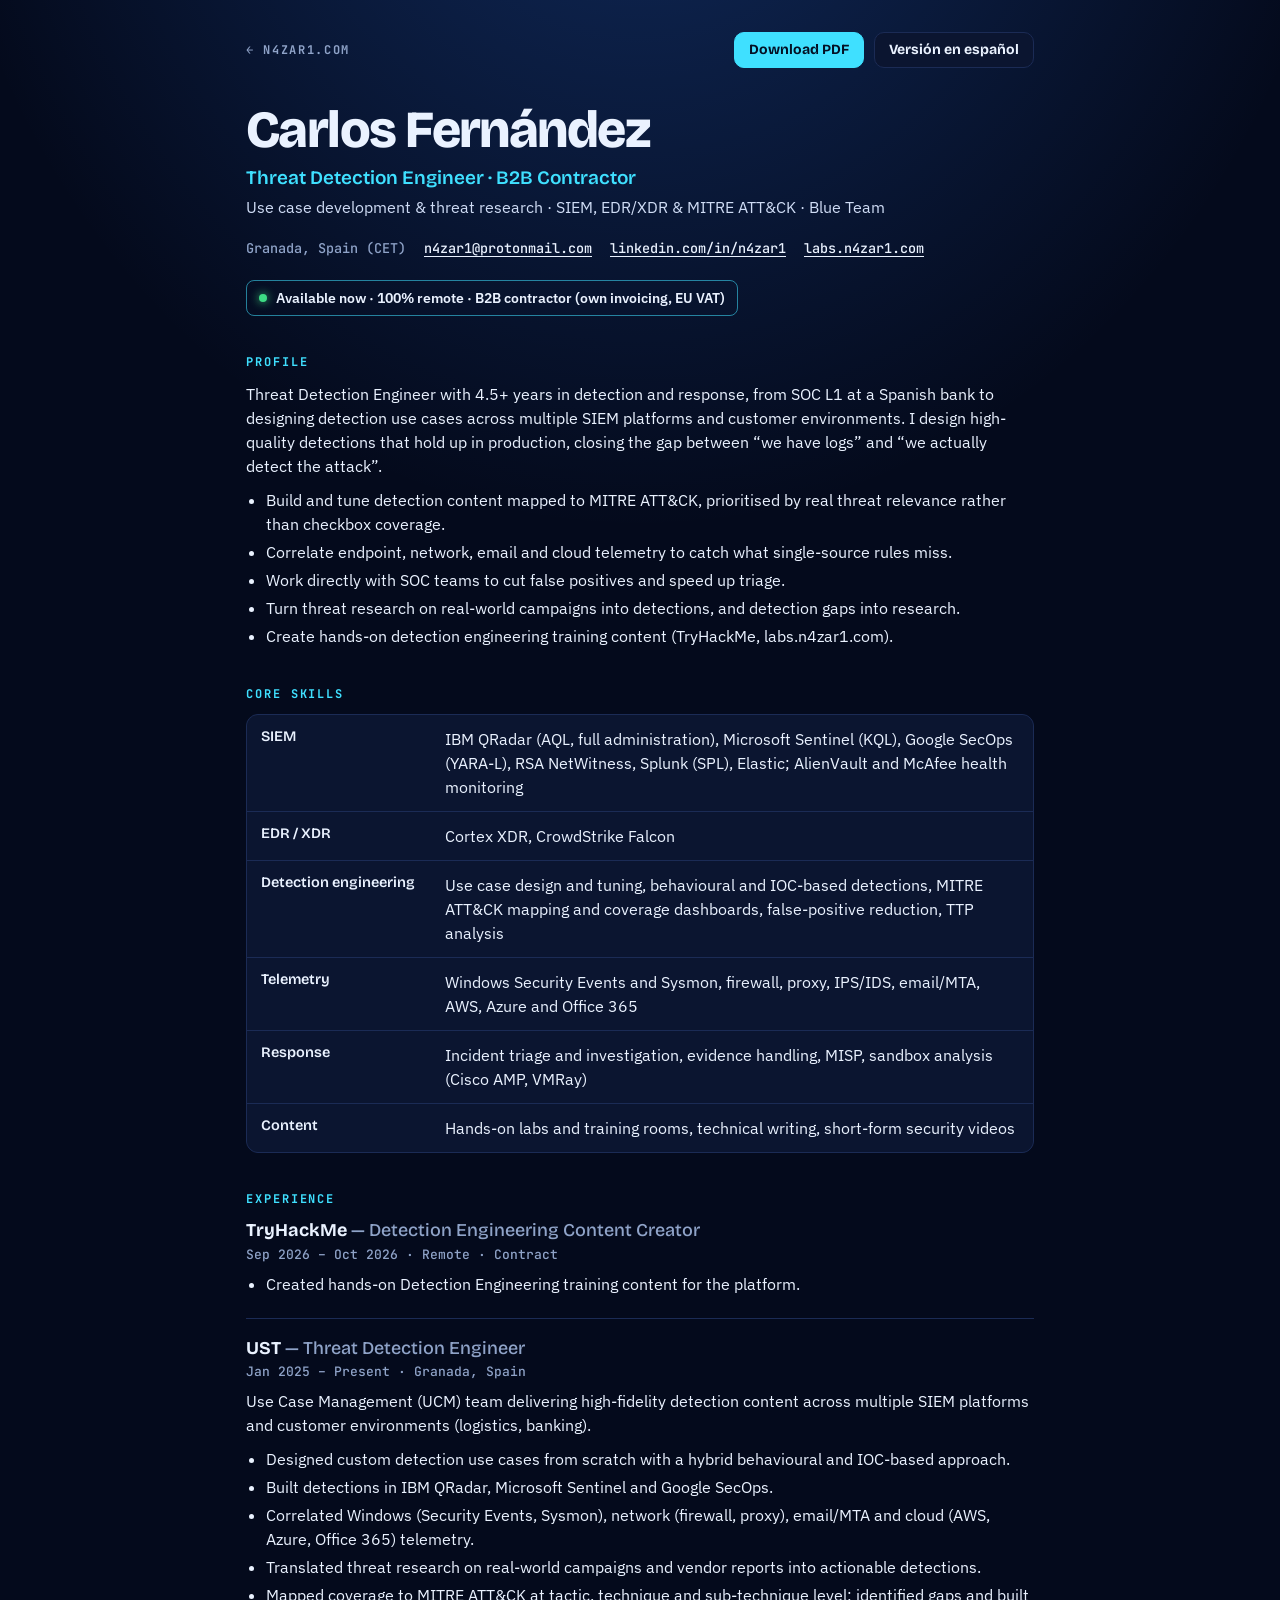
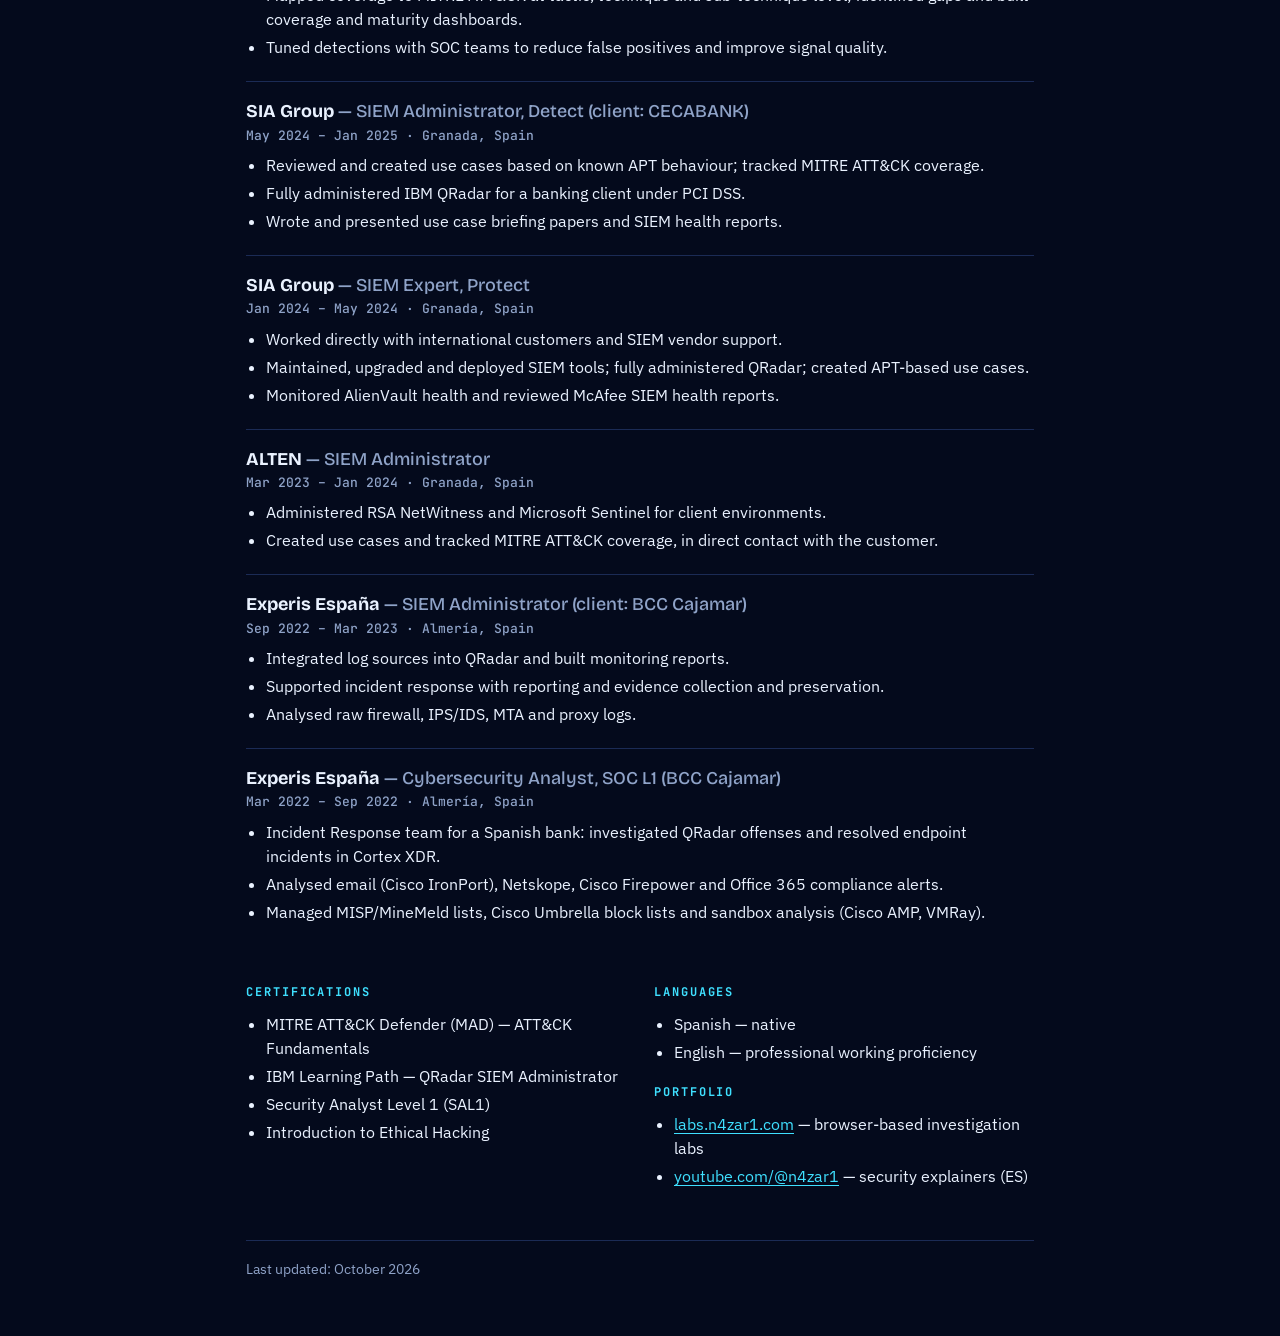
==== cv/index.html @ c74fd04c "Add bilingual CV page (EN/ES) with PDFs" ====
<!doctype html>
<html lang="en">
<head>
<meta charset="utf-8">
<meta name="viewport" content="width=device-width, initial-scale=1">
<title>Carlos Fernández · CV</title>
<meta name="description" content="Carlos Fernández, Threat Detection Engineer and B2B contractor: detection use cases across SIEM and EDR/XDR, mapped to MITRE ATT&CK. 100% remote.">
<meta property="og:title" content="Carlos Fernández · Threat Detection Engineer">
<meta property="og:description" content="Detection engineering across SIEM and EDR/XDR, mapped to MITRE ATT&CK. B2B contractor, 100% remote.">
<meta property="og:image" content="https://n4zar1.com/assets/avatar.jpg">
<meta name="theme-color" content="#040a1c">
<link rel="icon" type="image/png" href="../assets/favicon.png">
<link rel="alternate" hreflang="es" href="https://n4zar1.com/cv/es.html">
<link rel="preconnect" href="https://fonts.googleapis.com">
<link rel="preconnect" href="https://fonts.gstatic.com" crossorigin>
<link rel="stylesheet" href="https://fonts.googleapis.com/css2?family=Bricolage+Grotesque:opsz,wght@12..96,500;12..96,800&family=IBM+Plex+Sans:wght@400;500;600&family=JetBrains+Mono:wght@500;700&display=swap">
<link rel="stylesheet" href="cv.css">
</head>
<body>
<main class="wrap">
  <nav class="bar">
    <a class="home" href="../">← N4ZAR1.COM</a>
    <div class="acts">
      <a class="btn main" data-goatcounter-click="cv-pdf-en" href="Carlos_Fernandez_CV_EN.pdf" download>Download PDF</a>
      <a class="btn" href="es.html" hreflang="es" lang="es">Versión en español</a>
    </div>
  </nav>

  <header>
    <h1>Carlos Fernández</h1>
    <p class="role">Threat Detection Engineer · B2B Contractor</p>
    <p class="sub">Use case development &amp; threat research · SIEM, EDR/XDR &amp; MITRE ATT&amp;CK · Blue Team</p>
    <ul class="meta">
      <li>Granada, Spain (CET)</li>
      <li><a href="mailto:n4zar1@protonmail.com">n4zar1@protonmail.com</a></li>
      <li><a href="https://www.linkedin.com/in/n4zar1">linkedin.com/in/n4zar1</a></li>
      <li><a href="https://labs.n4zar1.com">labs.n4zar1.com</a></li>
    </ul>
    <div class="avail"><i></i>Available now · 100% remote · B2B contractor (own invoicing, EU VAT)</div>
  </header>

  <section>
    <h2>Profile</h2>
    <p>Threat Detection Engineer with 4.5+ years in detection and response, from SOC L1 at a Spanish bank to designing detection use cases across multiple SIEM platforms and customer environments. I design high-quality detections that hold up in production, closing the gap between “we have logs” and “we actually detect the attack”.</p>
    <ul>
      <li>Build and tune detection content mapped to MITRE ATT&amp;CK, prioritised by real threat relevance rather than checkbox coverage.</li>
      <li>Correlate endpoint, network, email and cloud telemetry to catch what single-source rules miss.</li>
      <li>Work directly with SOC teams to cut false positives and speed up triage.</li>
      <li>Turn threat research on real-world campaigns into detections, and detection gaps into research.</li>
      <li>Create hands-on detection engineering training content (TryHackMe, labs.n4zar1.com).</li>
    </ul>
  </section>

  <section>
    <h2>Core skills</h2>
    <div class="skills">
      <div><b>SIEM</b><span>IBM QRadar (AQL, full administration), Microsoft Sentinel (KQL), Google SecOps (YARA-L), RSA NetWitness, Splunk (SPL), Elastic; AlienVault and McAfee health monitoring</span></div>
      <div><b>EDR / XDR</b><span>Cortex XDR, CrowdStrike Falcon</span></div>
      <div><b>Detection engineering</b><span>Use case design and tuning, behavioural and IOC-based detections, MITRE ATT&amp;CK mapping and coverage dashboards, false-positive reduction, TTP analysis</span></div>
      <div><b>Telemetry</b><span>Windows Security Events and Sysmon, firewall, proxy, IPS/IDS, email/MTA, AWS, Azure and Office 365</span></div>
      <div><b>Response</b><span>Incident triage and investigation, evidence handling, MISP, sandbox analysis (Cisco AMP, VMRay)</span></div>
      <div><b>Content</b><span>Hands-on labs and training rooms, technical writing, short-form security videos</span></div>
    </div>
  </section>

  <section>
    <h2>Experience</h2>
    <div class="job">
      <h3>TryHackMe <span>— Detection Engineering Content Creator</span></h3>
      <p class="when">Sep 2026 – Oct 2026 · Remote · Contract</p>
      <ul><li>Created hands-on Detection Engineering training content for the platform.</li></ul>
    </div>
    <div class="job">
      <h3>UST <span>— Threat Detection Engineer</span></h3>
      <p class="when">Jan 2025 – Present · Granada, Spain</p>
      <p>Use Case Management (UCM) team delivering high-fidelity detection content across multiple SIEM platforms and customer environments (logistics, banking).</p>
      <ul>
        <li>Designed custom detection use cases from scratch with a hybrid behavioural and IOC-based approach.</li>
        <li>Built detections in IBM QRadar, Microsoft Sentinel and Google SecOps.</li>
        <li>Correlated Windows (Security Events, Sysmon), network (firewall, proxy), email/MTA and cloud (AWS, Azure, Office 365) telemetry.</li>
        <li>Translated threat research on real-world campaigns and vendor reports into actionable detections.</li>
        <li>Mapped coverage to MITRE ATT&amp;CK at tactic, technique and sub-technique level; identified gaps and built coverage and maturity dashboards.</li>
        <li>Tuned detections with SOC teams to reduce false positives and improve signal quality.</li>
      </ul>
    </div>
    <div class="job">
      <h3>SIA Group <span>— SIEM Administrator, Detect (client: CECABANK)</span></h3>
      <p class="when">May 2024 – Jan 2025 · Granada, Spain</p>
      <ul>
        <li>Reviewed and created use cases based on known APT behaviour; tracked MITRE ATT&amp;CK coverage.</li>
        <li>Fully administered IBM QRadar for a banking client under PCI DSS.</li>
        <li>Wrote and presented use case briefing papers and SIEM health reports.</li>
      </ul>
    </div>
    <div class="job">
      <h3>SIA Group <span>— SIEM Expert, Protect</span></h3>
      <p class="when">Jan 2024 – May 2024 · Granada, Spain</p>
      <ul>
        <li>Worked directly with international customers and SIEM vendor support.</li>
        <li>Maintained, upgraded and deployed SIEM tools; fully administered QRadar; created APT-based use cases.</li>
        <li>Monitored AlienVault health and reviewed McAfee SIEM health reports.</li>
      </ul>
    </div>
    <div class="job">
      <h3>ALTEN <span>— SIEM Administrator</span></h3>
      <p class="when">Mar 2023 – Jan 2024 · Granada, Spain</p>
      <ul>
        <li>Administered RSA NetWitness and Microsoft Sentinel for client environments.</li>
        <li>Created use cases and tracked MITRE ATT&amp;CK coverage, in direct contact with the customer.</li>
      </ul>
    </div>
    <div class="job">
      <h3>Experis España <span>— SIEM Administrator (client: BCC Cajamar)</span></h3>
      <p class="when">Sep 2022 – Mar 2023 · Almería, Spain</p>
      <ul>
        <li>Integrated log sources into QRadar and built monitoring reports.</li>
        <li>Supported incident response with reporting and evidence collection and preservation.</li>
        <li>Analysed raw firewall, IPS/IDS, MTA and proxy logs.</li>
      </ul>
    </div>
    <div class="job">
      <h3>Experis España <span>— Cybersecurity Analyst, SOC L1 (BCC Cajamar)</span></h3>
      <p class="when">Mar 2022 – Sep 2022 · Almería, Spain</p>
      <ul>
        <li>Incident Response team for a Spanish bank: investigated QRadar offenses and resolved endpoint incidents in Cortex XDR.</li>
        <li>Analysed email (Cisco IronPort), Netskope, Cisco Firepower and Office 365 compliance alerts.</li>
        <li>Managed MISP/MineMeld lists, Cisco Umbrella block lists and sandbox analysis (Cisco AMP, VMRay).</li>
      </ul>
    </div>
  </section>

  <div class="two">
    <section>
      <h2>Certifications</h2>
      <ul>
        <li>MITRE ATT&amp;CK Defender (MAD) — ATT&amp;CK Fundamentals</li>
        <li>IBM Learning Path — QRadar SIEM Administrator</li>
        <li>Security Analyst Level 1 (SAL1)</li>
        <li>Introduction to Ethical Hacking</li>
      </ul>
    </section>
    <section>
      <h2>Languages</h2>
      <ul>
        <li>Spanish — native</li>
        <li>English — professional working proficiency</li>
      </ul>
      <h2 style="margin-top:22px">Portfolio</h2>
      <ul>
        <li><a href="https://labs.n4zar1.com">labs.n4zar1.com</a> — browser-based investigation labs</li>
        <li><a href="https://www.youtube.com/@n4zar1">youtube.com/@n4zar1</a> — security explainers (ES)</li>
      </ul>
    </section>
  </div>

  <footer>Last updated: October 2026</footer>
</main>
<script data-goatcounter="https://n4zar1.goatcounter.com/count" async src="https://gc.zgo.at/count.js"></script>
</body>
</html>
---- cv/cv.css ----
:root{
  color-scheme: dark;
  /* same brand tokens as the home page */
  --ink:#040a1c; --panel:#0b1530; --panel2:#0f1c3d; --line:#1b2b55;
  --fg:#eaf2ff; --muted:#8fa3c8; --blue:#2f7dff; --cyan:#3fe0ff;
  --display:"Bricolage Grotesque","Segoe UI",system-ui,sans-serif;
  --body:"IBM Plex Sans","Segoe UI",system-ui,sans-serif;
  --mono:"JetBrains Mono",Consolas,monospace;
}
*{box-sizing:border-box}
html,body{margin:0}
body{background:var(--ink);color:var(--fg);font:400 15.5px/1.55 var(--body);
  background-image:radial-gradient(ellipse 80% 40% at 50% -10%,rgba(47,125,255,.3),transparent 70%)}
a{color:var(--cyan);text-underline-offset:3px}
a:focus-visible{outline:2px solid var(--cyan);outline-offset:3px}
.wrap{max-width:820px;margin:0 auto;padding:32px 16px 56px}

.bar{display:flex;flex-wrap:wrap;gap:10px;align-items:center;justify-content:space-between;margin-bottom:36px}
.bar .home{font:700 12px/1 var(--mono);letter-spacing:.14em;color:var(--muted);text-decoration:none}
.bar .acts{display:flex;flex-wrap:wrap;gap:10px}
.btn{display:inline-flex;align-items:center;gap:8px;padding:10px 14px;border-radius:10px;font:700 14px/1 var(--display);text-decoration:none;border:1.5px solid var(--line);color:var(--fg);background:var(--panel)}
.btn:hover{border-color:var(--blue)}
.btn.main{background:var(--cyan);border-color:var(--cyan);color:#031024}

header h1{margin:0;font:800 clamp(36px,7vw,52px)/1 var(--display);letter-spacing:-.03em}
header .role{margin:10px 0 0;font:600 19px/1.3 var(--display);color:var(--cyan)}
header .sub{margin:4px 0 0;color:#cfdcf5}
.meta{display:flex;flex-wrap:wrap;gap:6px 18px;margin:16px 0 0;padding:0;list-style:none;font:500 13.5px/1.4 var(--mono);color:var(--muted)}
.meta a{color:var(--fg)}
.avail{display:inline-flex;align-items:center;gap:9px;margin-top:18px;padding:8px 12px;border-radius:8px;border:1.5px solid rgba(63,224,255,.55);font:600 14px/1.3 var(--body)}
.avail i{width:8px;height:8px;border-radius:50%;background:#3ddc84;box-shadow:0 0 10px #3ddc84;flex:0 0 auto}

section{margin-top:40px}
h2{margin:0 0 14px;font:700 12px/1 var(--mono);letter-spacing:.16em;text-transform:uppercase;color:var(--cyan)}
p{margin:0 0 10px}
ul{margin:0;padding-left:20px}
li{margin:4px 0}

.skills{display:grid;gap:1px;background:var(--line);border:1px solid var(--line);border-radius:12px;overflow:hidden}
.skills div{display:grid;grid-template-columns:170px 1fr;gap:14px;padding:12px 14px;background:var(--panel)}
.skills b{font:600 14.5px/1.4 var(--display)}
@media (max-width:560px){.skills div{grid-template-columns:1fr;gap:2px}}

.job{padding:18px 0;border-top:1px solid var(--line)}
.job:first-of-type{border-top:0;padding-top:0}
.job h3{margin:0;font:700 18px/1.3 var(--display)}
.job h3 span{color:var(--muted);font-weight:500}
.job .when{margin:3px 0 8px;font:500 13px/1.4 var(--mono);color:var(--muted)}

.two{display:grid;grid-template-columns:1fr 1fr;gap:28px}
@media (max-width:640px){.two{grid-template-columns:1fr}}

footer{margin-top:48px;padding-top:18px;border-top:1px solid var(--line);color:var(--muted);font-size:13.5px}

@media print{
  :root{color-scheme:light}
  @page{size:A4;margin:14mm 14mm 16mm}
  body{background:#fff;color:#111;font-size:10.5pt;line-height:1.45}
  .wrap{max-width:none;padding:0}
  .bar,footer{display:none}
  a{color:#0a4fd6}
  header .role,h2{color:#0a4fd6}
  header .sub,.meta,.job .when,.job h3 span{color:#444}
  .meta a{color:#111}
  .avail{border-color:#0a4fd6}
  section{margin-top:20px}
  .skills{display:block;background:#fff;border-color:#ccd}
  .skills div{background:#fff;padding:6px 10px;border-top:1px solid #ccd;break-inside:avoid}
  .skills div:first-child{border-top:0}
  .job{padding:10px 0;border-color:#dde;break-inside:avoid}
  .job:first-of-type{padding-top:0}
}
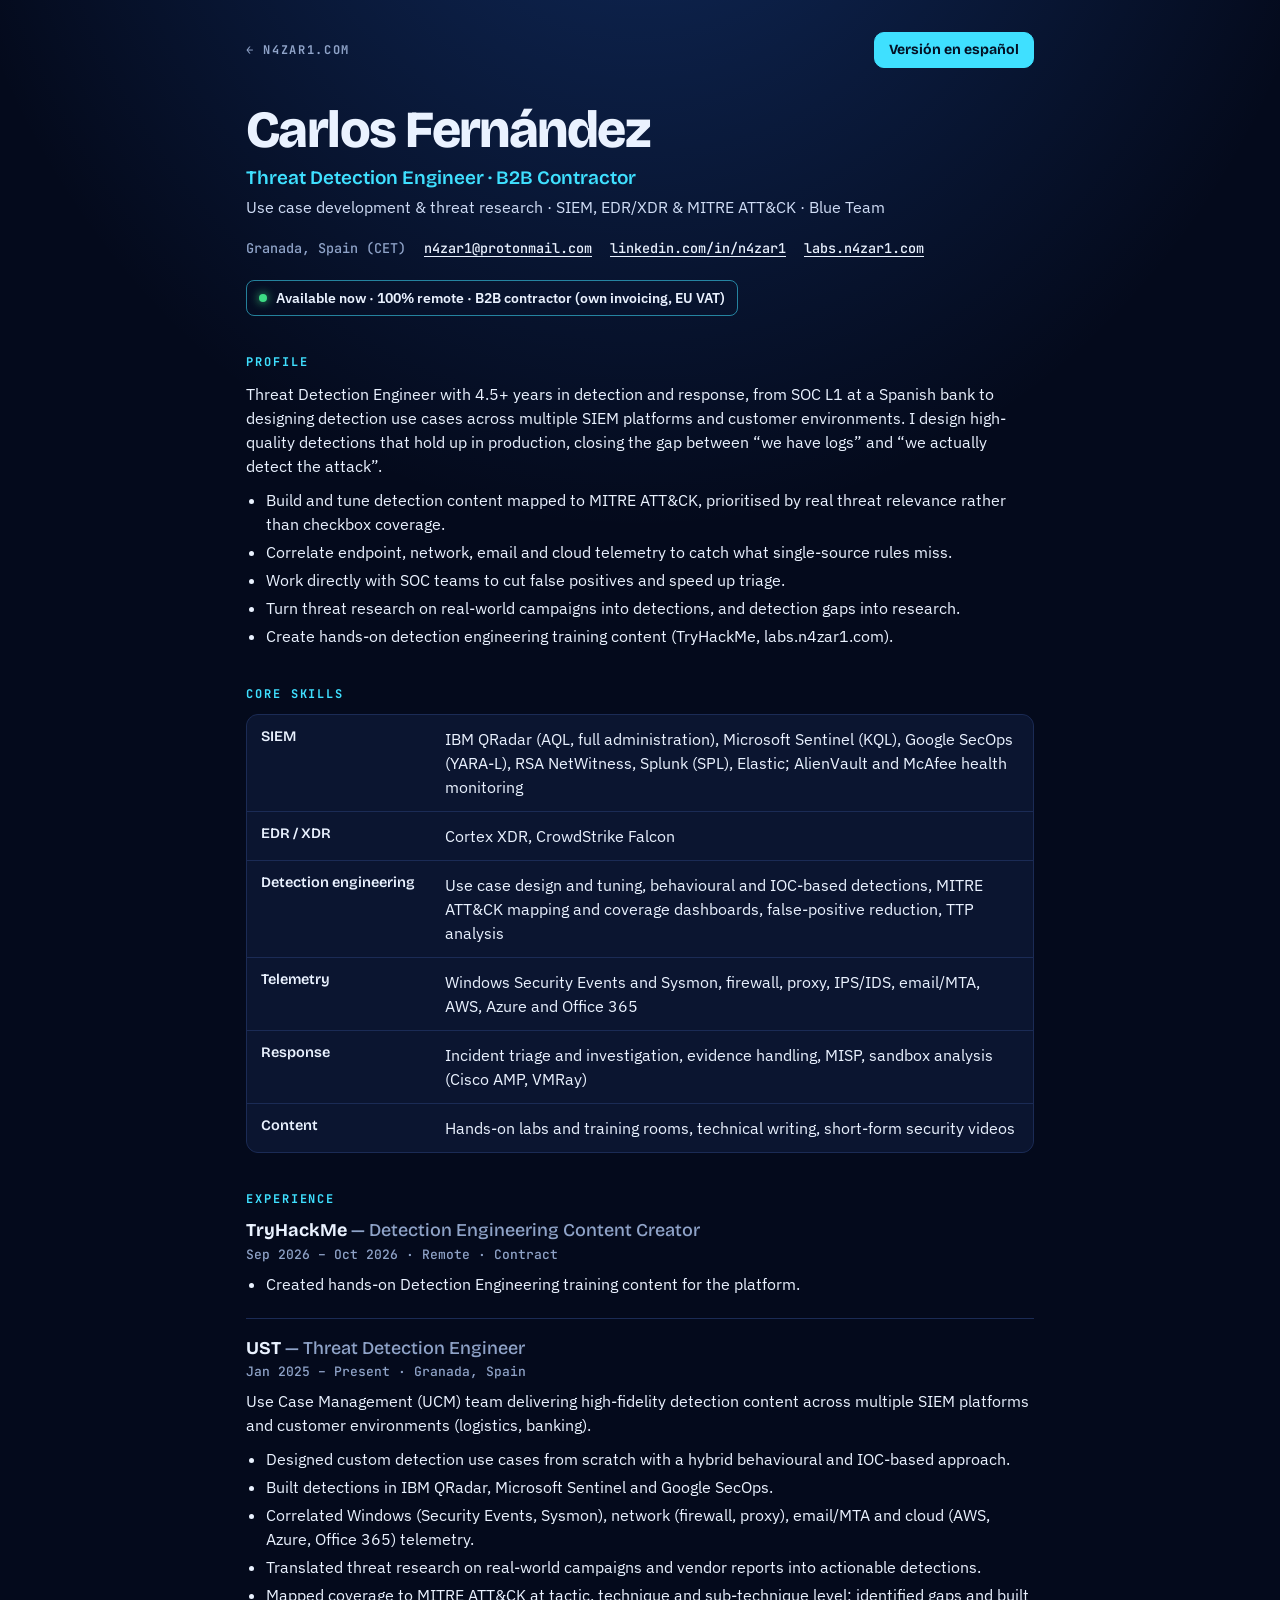
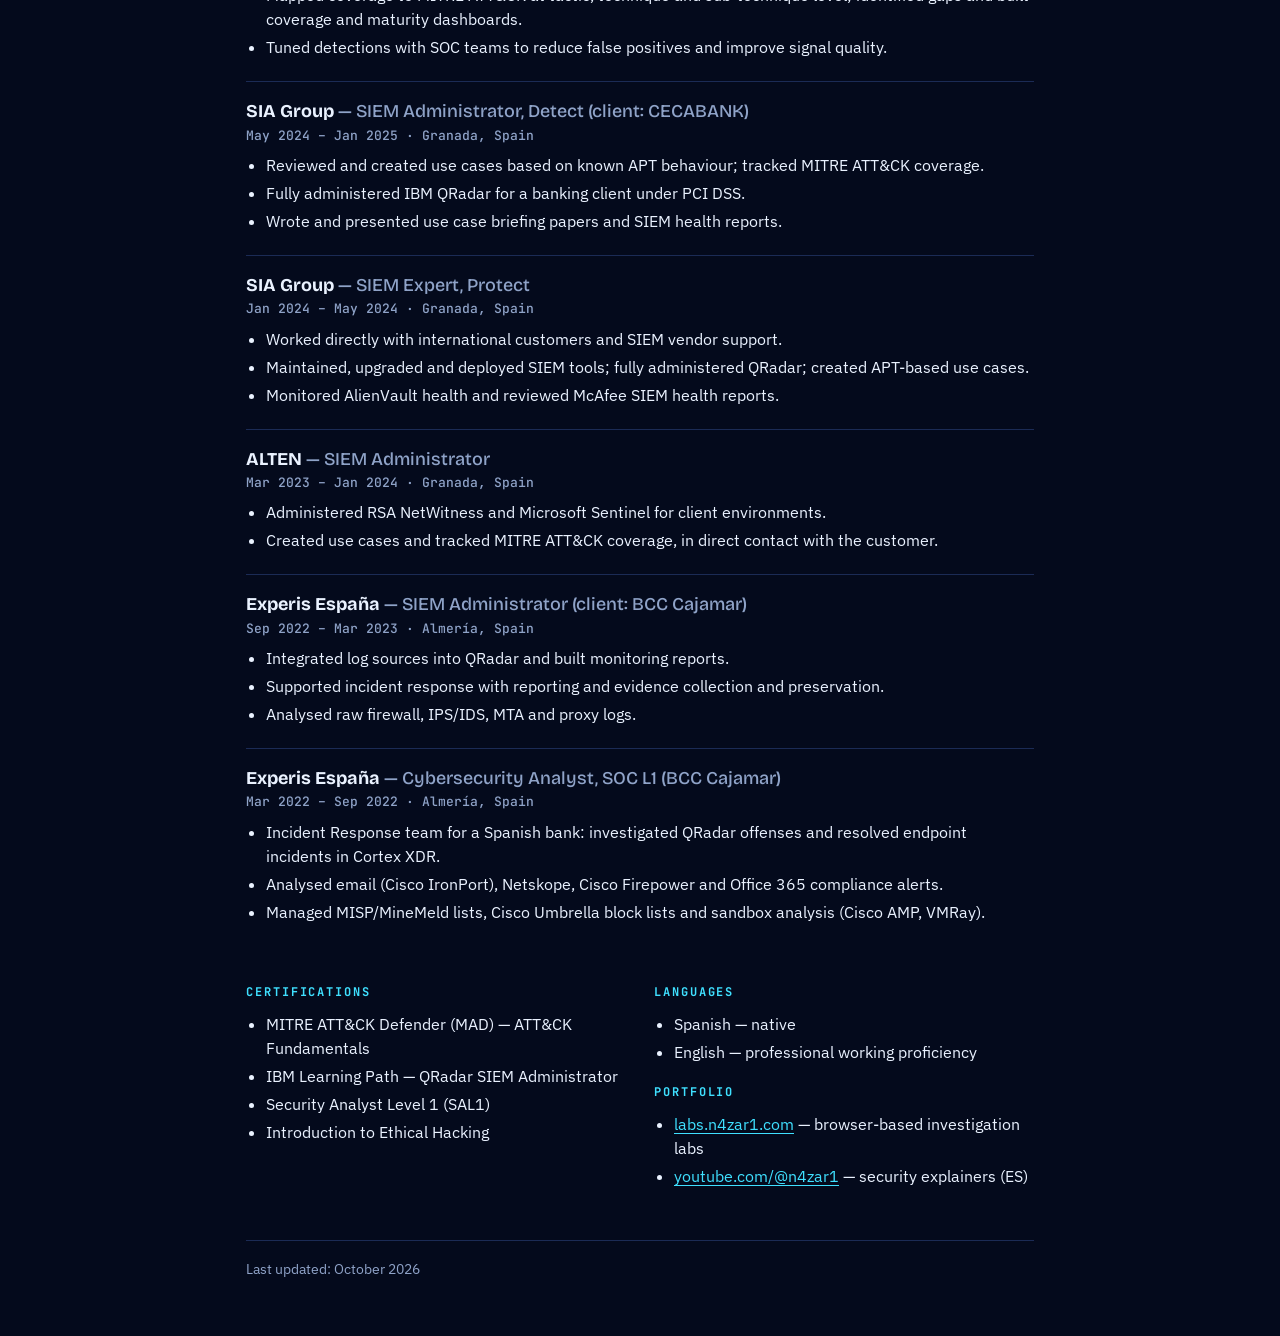
==== commit 73043f57: "CV: HTML only, remove PDFs; highlight CV buttons on home" ====
--- a/cv/index.html
+++ b/cv/index.html
@@ -21,8 +21,7 @@
   <nav class="bar">
     <a class="home" href="../">← N4ZAR1.COM</a>
     <div class="acts">
-      <a class="btn main" data-goatcounter-click="cv-pdf-en" href="Carlos_Fernandez_CV_EN.pdf" download>Download PDF</a>
-      <a class="btn" href="es.html" hreflang="es" lang="es">Versión en español</a>
+      <a class="btn main" href="es.html" hreflang="es" lang="es">Versión en español</a>
     </div>
   </nav>
 
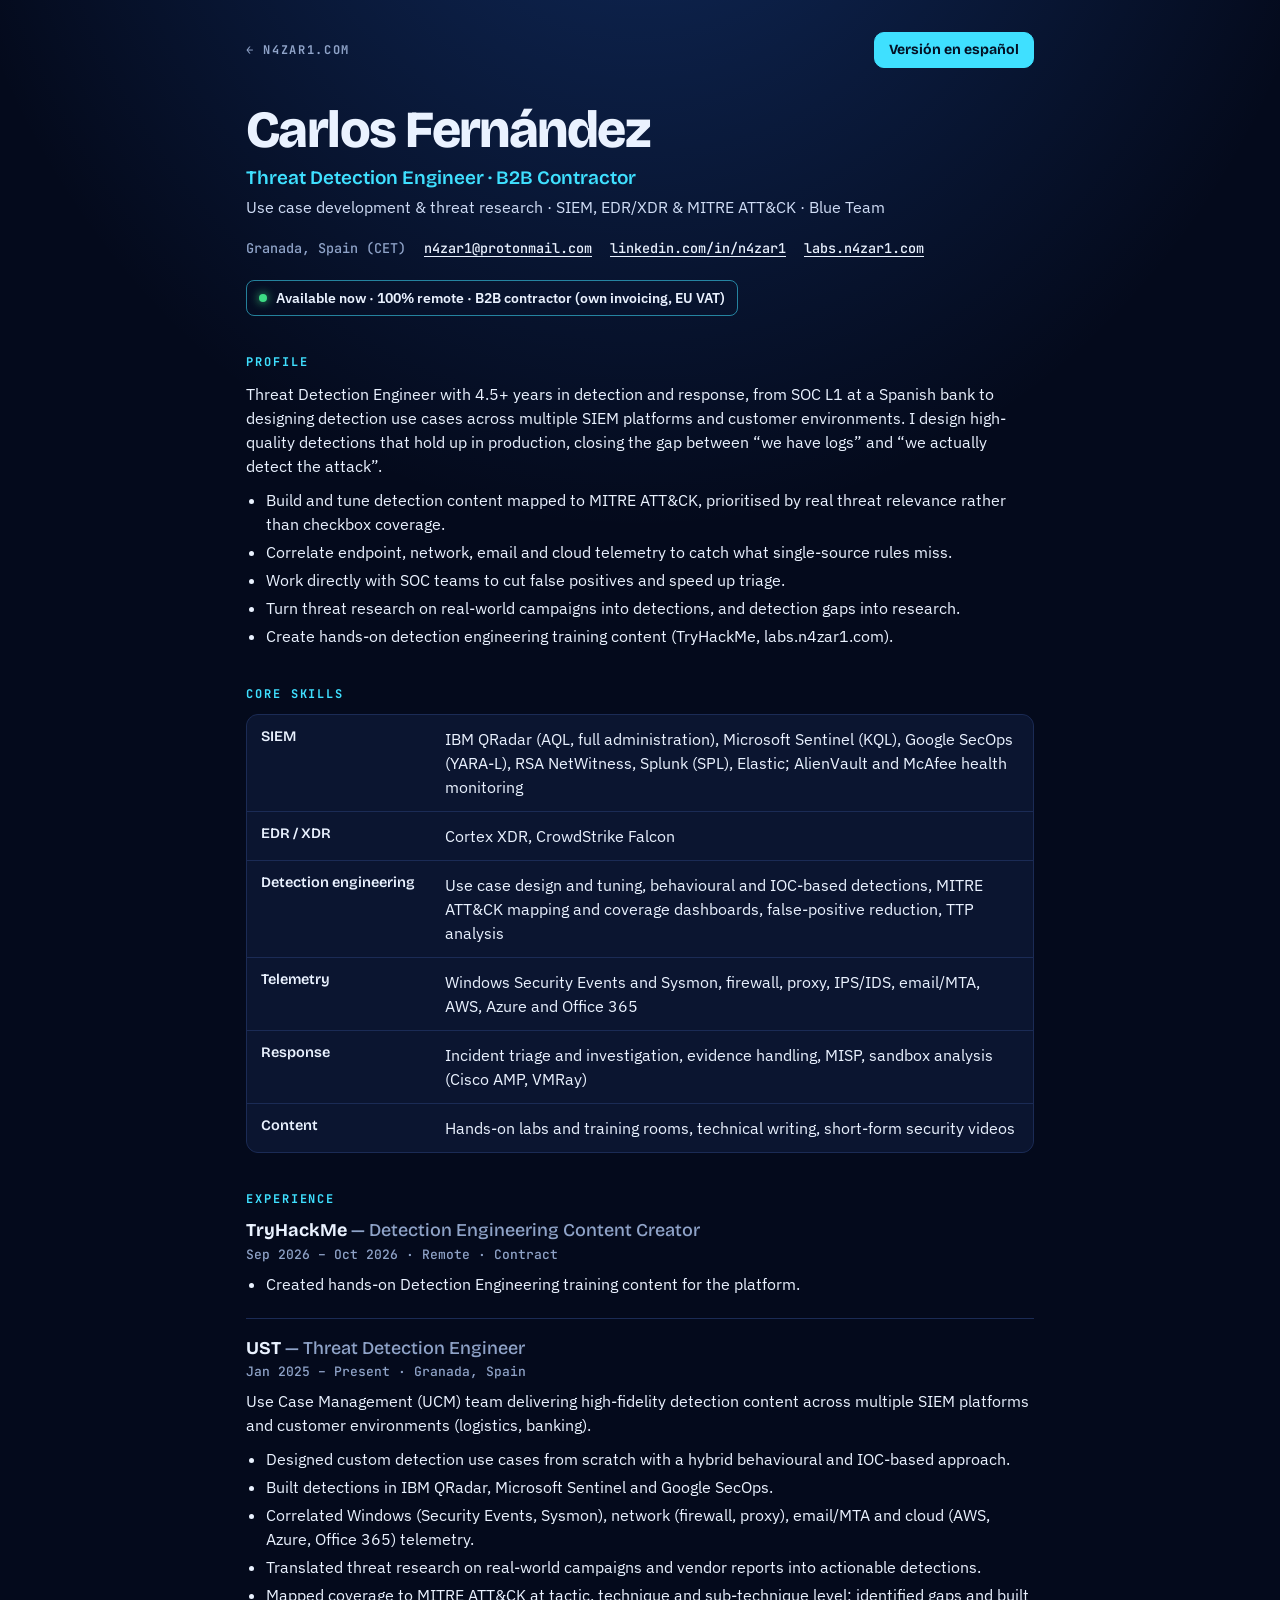
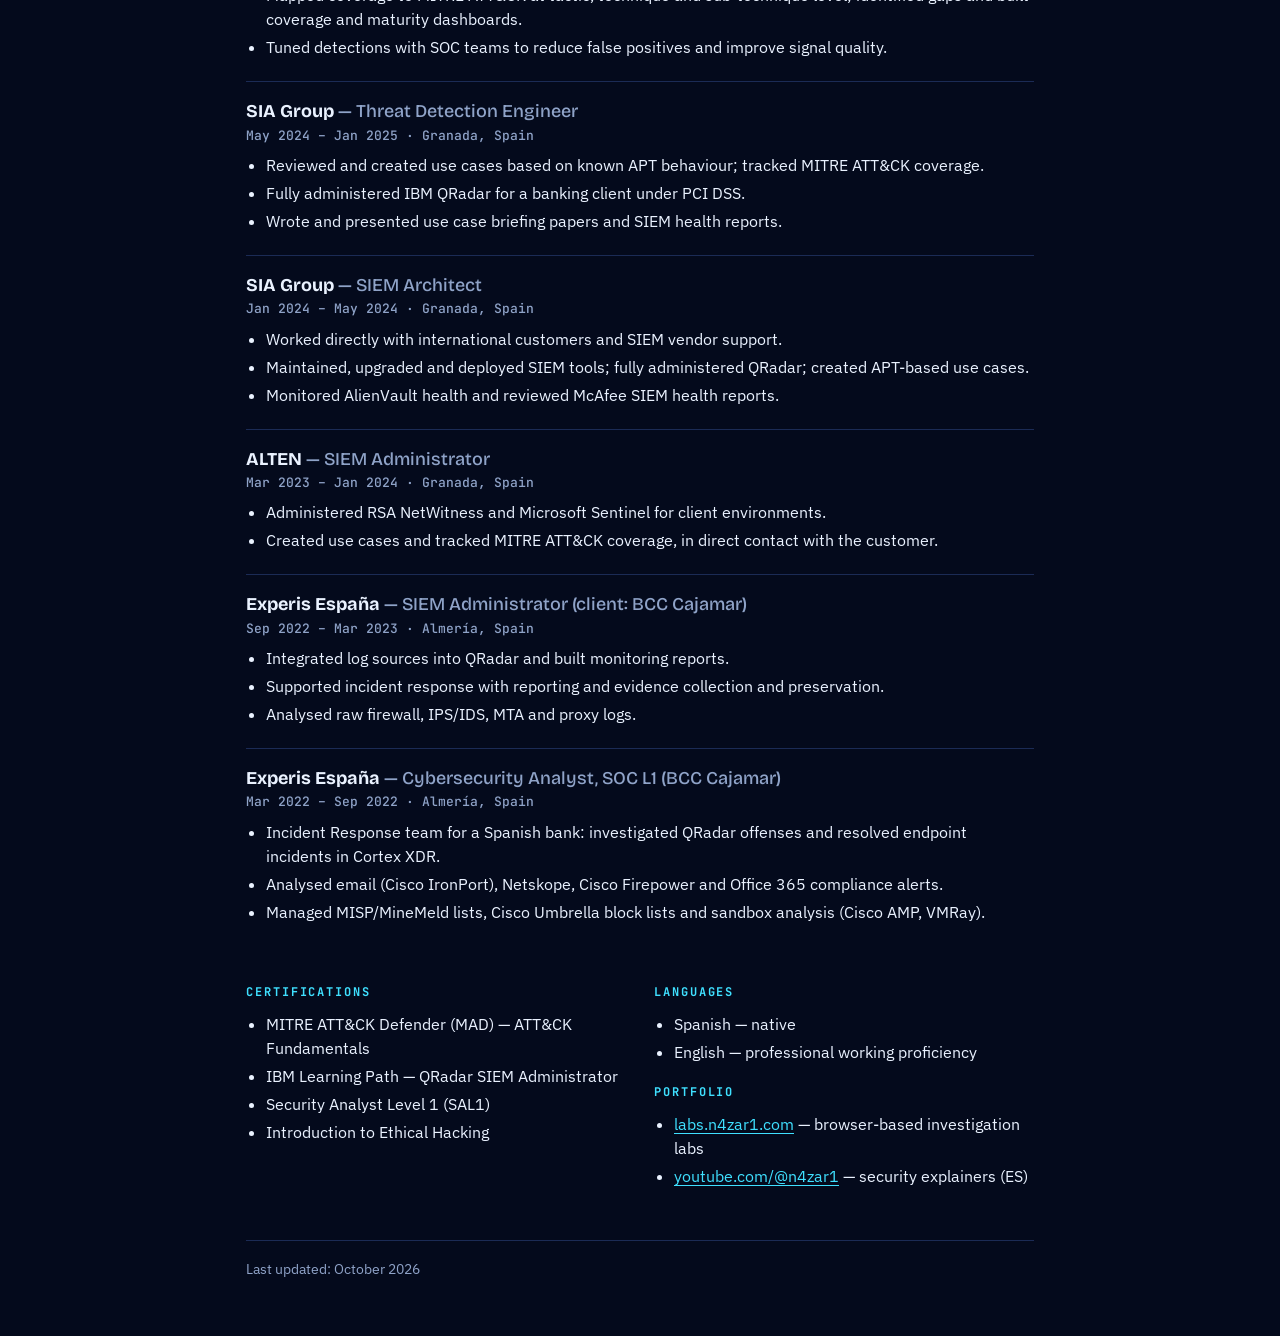
==== commit 5624ce84: "CV: update SIA Group job titles" ====
--- a/cv/index.html
+++ b/cv/index.html
@@ -83,7 +83,7 @@
       </ul>
     </div>
     <div class="job">
-      <h3>SIA Group <span>— SIEM Administrator, Detect (client: CECABANK)</span></h3>
+      <h3>SIA Group <span>— Threat Detection Engineer</span></h3>
       <p class="when">May 2024 – Jan 2025 · Granada, Spain</p>
       <ul>
         <li>Reviewed and created use cases based on known APT behaviour; tracked MITRE ATT&amp;CK coverage.</li>
@@ -92,7 +92,7 @@
       </ul>
     </div>
     <div class="job">
-      <h3>SIA Group <span>— SIEM Expert, Protect</span></h3>
+      <h3>SIA Group <span>— SIEM Architect</span></h3>
       <p class="when">Jan 2024 – May 2024 · Granada, Spain</p>
       <ul>
         <li>Worked directly with international customers and SIEM vendor support.</li>
